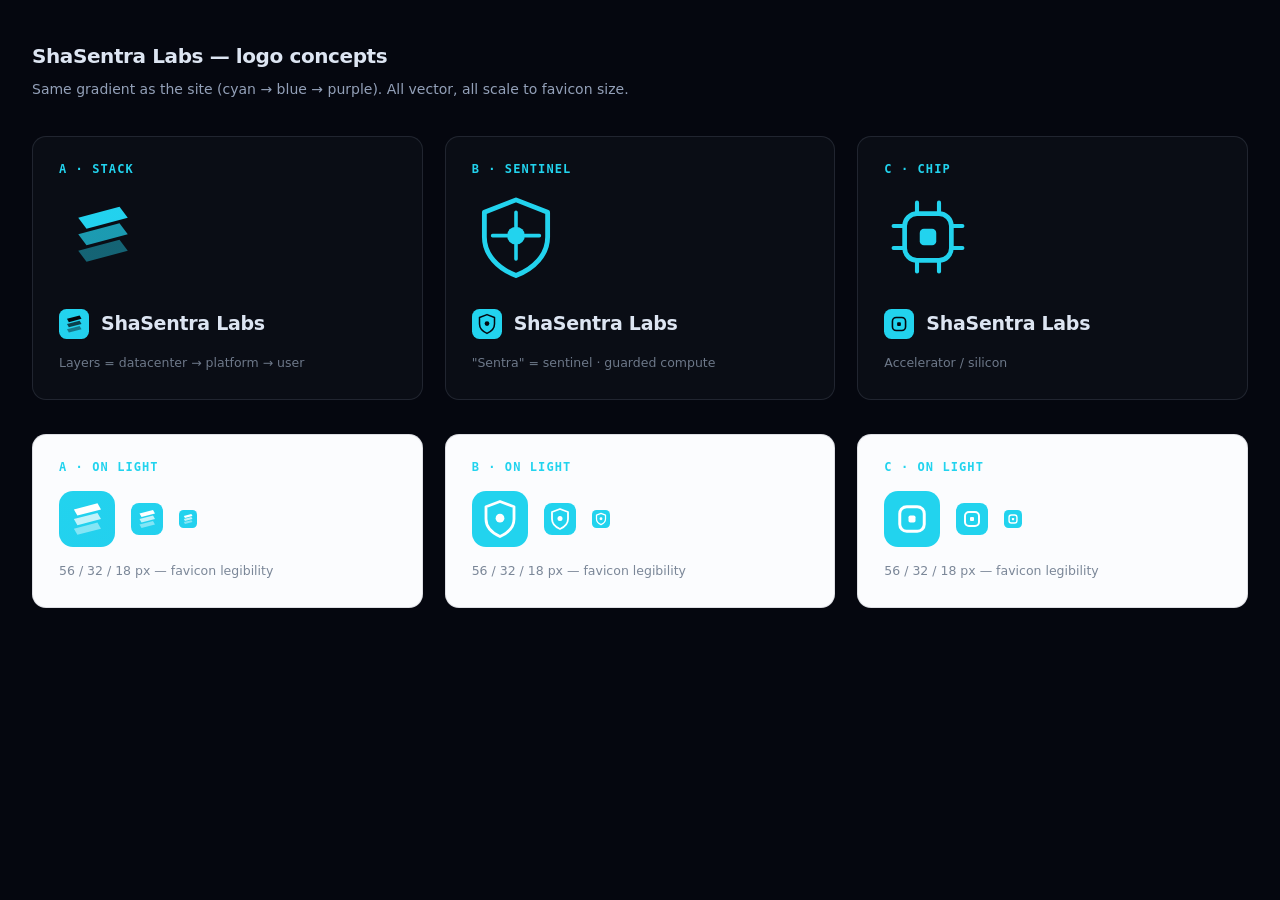
==== logo-preview.html @ d193c5eb "Temp: logo concept preview (unlinked, robots-excluded)" ====
<!doctype html>
<html lang="en"><head><meta charset="utf-8">
<title>ShaSentra Labs — logo concepts</title>
<style>
  body{margin:0;background:#05070f;color:#dde5f2;
    font:15px/1.6 ui-sans-serif,system-ui,-apple-system,"Segoe UI",Inter,sans-serif;padding:40px 32px}
  h1{font-size:20px;font-weight:650;letter-spacing:-.02em;margin:0 0 6px}
  .note{color:#93a0b8;font-size:14px;margin:0 0 36px}
  .row{display:grid;grid-template-columns:repeat(3,1fr);gap:22px;margin-bottom:34px}
  .cell{border:1px solid rgba(148,163,184,.16);border-radius:14px;padding:26px;background:rgba(148,163,184,.04)}
  .cap{font:600 12px/1 ui-monospace,Menlo,monospace;letter-spacing:.09em;color:#22d3ee;margin-bottom:18px}
  .mono{color:#6d7889;font-size:12.5px;margin-top:14px}
  .lockup{display:flex;align-items:center;gap:12px;margin-top:20px;
    font-weight:660;letter-spacing:-.015em;font-size:19px}
  .light{background:#fbfcfe;color:#0b1220;border-color:rgba(15,23,42,.12)}
  .light .mono{color:#7b8798}
  .sizes{display:flex;align-items:center;gap:16px;margin-top:18px}
</style></head>
<body>
<h1>ShaSentra Labs — logo concepts</h1>
<p class="note">Same gradient as the site (cyan → blue → purple). All vector, all scale to favicon size.</p>

<div class="row">

  <!-- A: layered stack S -->
  <div class="cell">
    <div class="cap">A · STACK</div>
    <svg width="88" height="88" viewBox="0 0 64 64" fill="none">
      <defs><linearGradient id="gA" x1="0" y1="0" x2="64" y2="64">
        <stop offset="0" stop-color="#22d3ee"/><stop offset=".45" stop-color="#3b82f6"/><stop offset="1" stop-color="#a855f7"/>
      </linearGradient></defs>
      <path d="M14 18 L44 10 L50 18 L20 26 Z" fill="url(#gA)"/>
      <path d="M14 30 L44 22 L50 30 L20 38 Z" fill="url(#gA)" opacity=".72"/>
      <path d="M14 42 L44 34 L50 42 L20 50 Z" fill="url(#gA)" opacity=".44"/>
    </svg>
    <div class="lockup">
      <svg width="30" height="30" viewBox="0 0 64 64"><rect width="64" height="64" rx="16" fill="url(#gA)"/>
        <path d="M17 21 L44 14 L48 21 L21 28 Z" fill="#04070e"/>
        <path d="M17 32 L44 25 L48 32 L21 39 Z" fill="#04070e" opacity=".72"/>
        <path d="M17 43 L44 36 L48 43 L21 50 Z" fill="#04070e" opacity=".44"/></svg>
      ShaSentra Labs
    </div>
    <div class="mono">Layers = datacenter → platform → user</div>
  </div>

  <!-- B: sentinel shield -->
  <div class="cell">
    <div class="cap">B · SENTINEL</div>
    <svg width="88" height="88" viewBox="0 0 64 64" fill="none">
      <defs><linearGradient id="gB" x1="8" y1="4" x2="56" y2="60">
        <stop offset="0" stop-color="#22d3ee"/><stop offset=".45" stop-color="#3b82f6"/><stop offset="1" stop-color="#a855f7"/>
      </linearGradient></defs>
      <path d="M32 5 L55 14 V32 C55 45 45 55 32 60 C19 55 9 45 9 32 V14 Z"
            stroke="url(#gB)" stroke-width="3.5" fill="none" stroke-linejoin="round"/>
      <circle cx="32" cy="31" r="6.5" fill="url(#gB)"/>
      <path d="M32 24.5 V14 M32 37.5 V48 M25.5 31 H15 M38.5 31 H49"
            stroke="url(#gB)" stroke-width="2.6" stroke-linecap="round"/>
    </svg>
    <div class="lockup">
      <svg width="30" height="30" viewBox="0 0 64 64"><rect width="64" height="64" rx="16" fill="url(#gB)"/>
        <path d="M32 12 L48 18 V32 C48 41 41 48 32 52 C23 48 16 41 16 32 V18 Z"
              stroke="#04070e" stroke-width="3.2" fill="none" stroke-linejoin="round"/>
        <circle cx="32" cy="31" r="5" fill="#04070e"/></svg>
      ShaSentra Labs
    </div>
    <div class="mono">"Sentra" = sentinel · guarded compute</div>
  </div>

  <!-- C: chip monogram -->
  <div class="cell">
    <div class="cap">C · CHIP</div>
    <svg width="88" height="88" viewBox="0 0 64 64" fill="none">
      <defs><linearGradient id="gC" x1="10" y1="10" x2="54" y2="54">
        <stop offset="0" stop-color="#22d3ee"/><stop offset=".45" stop-color="#3b82f6"/><stop offset="1" stop-color="#a855f7"/>
      </linearGradient></defs>
      <rect x="15" y="15" width="34" height="34" rx="9" stroke="url(#gC)" stroke-width="3.4" fill="none"/>
      <rect x="26" y="26" width="12" height="12" rx="3" fill="url(#gC)"/>
      <path d="M24 15 V7 M40 15 V7 M24 49 V57 M40 49 V57 M15 24 H7 M15 40 H7 M49 24 H57 M49 40 H57"
            stroke="url(#gC)" stroke-width="3" stroke-linecap="round"/>
    </svg>
    <div class="lockup">
      <svg width="30" height="30" viewBox="0 0 64 64"><rect width="64" height="64" rx="16" fill="url(#gC)"/>
        <rect x="18" y="18" width="28" height="28" rx="8" stroke="#04070e" stroke-width="3.4" fill="none"/>
        <rect x="28" y="28" width="8" height="8" rx="2" fill="#04070e"/></svg>
      ShaSentra Labs
    </div>
    <div class="mono">Accelerator / silicon</div>
  </div>
</div>

<div class="row">
  <!-- light-mode checks -->
  <div class="cell light">
    <div class="cap">A · ON LIGHT</div>
    <div class="sizes">
      <svg width="56" height="56" viewBox="0 0 64 64"><rect width="64" height="64" rx="16" fill="url(#gA)"/>
        <path d="M17 21 L44 14 L48 21 L21 28 Z" fill="#fff"/>
        <path d="M17 32 L44 25 L48 32 L21 39 Z" fill="#fff" opacity=".72"/>
        <path d="M17 43 L44 36 L48 43 L21 50 Z" fill="#fff" opacity=".44"/></svg>
      <svg width="32" height="32" viewBox="0 0 64 64"><rect width="64" height="64" rx="16" fill="url(#gA)"/>
        <path d="M17 21 L44 14 L48 21 L21 28 Z" fill="#fff"/>
        <path d="M17 32 L44 25 L48 32 L21 39 Z" fill="#fff" opacity=".72"/>
        <path d="M17 43 L44 36 L48 43 L21 50 Z" fill="#fff" opacity=".44"/></svg>
      <svg width="18" height="18" viewBox="0 0 64 64"><rect width="64" height="64" rx="16" fill="url(#gA)"/>
        <path d="M17 21 L44 14 L48 21 L21 28 Z" fill="#fff"/>
        <path d="M17 32 L44 25 L48 32 L21 39 Z" fill="#fff" opacity=".72"/>
        <path d="M17 43 L44 36 L48 43 L21 50 Z" fill="#fff" opacity=".44"/></svg>
    </div>
    <div class="mono">56 / 32 / 18 px — favicon legibility</div>
  </div>

  <div class="cell light">
    <div class="cap">B · ON LIGHT</div>
    <div class="sizes">
      <svg width="56" height="56" viewBox="0 0 64 64"><rect width="64" height="64" rx="16" fill="url(#gB)"/>
        <path d="M32 12 L48 18 V32 C48 41 41 48 32 52 C23 48 16 41 16 32 V18 Z" stroke="#fff" stroke-width="3.2" fill="none" stroke-linejoin="round"/>
        <circle cx="32" cy="31" r="5" fill="#fff"/></svg>
      <svg width="32" height="32" viewBox="0 0 64 64"><rect width="64" height="64" rx="16" fill="url(#gB)"/>
        <path d="M32 12 L48 18 V32 C48 41 41 48 32 52 C23 48 16 41 16 32 V18 Z" stroke="#fff" stroke-width="3.6" fill="none" stroke-linejoin="round"/>
        <circle cx="32" cy="31" r="5" fill="#fff"/></svg>
      <svg width="18" height="18" viewBox="0 0 64 64"><rect width="64" height="64" rx="16" fill="url(#gB)"/>
        <path d="M32 12 L48 18 V32 C48 41 41 48 32 52 C23 48 16 41 16 32 V18 Z" stroke="#fff" stroke-width="4.4" fill="none" stroke-linejoin="round"/>
        <circle cx="32" cy="31" r="5" fill="#fff"/></svg>
    </div>
    <div class="mono">56 / 32 / 18 px — favicon legibility</div>
  </div>

  <div class="cell light">
    <div class="cap">C · ON LIGHT</div>
    <div class="sizes">
      <svg width="56" height="56" viewBox="0 0 64 64"><rect width="64" height="64" rx="16" fill="url(#gC)"/>
        <rect x="18" y="18" width="28" height="28" rx="8" stroke="#fff" stroke-width="3.4" fill="none"/>
        <rect x="28" y="28" width="8" height="8" rx="2" fill="#fff"/></svg>
      <svg width="32" height="32" viewBox="0 0 64 64"><rect width="64" height="64" rx="16" fill="url(#gC)"/>
        <rect x="18" y="18" width="28" height="28" rx="8" stroke="#fff" stroke-width="4" fill="none"/>
        <rect x="28" y="28" width="8" height="8" rx="2" fill="#fff"/></svg>
      <svg width="18" height="18" viewBox="0 0 64 64"><rect width="64" height="64" rx="16" fill="url(#gC)"/>
        <rect x="18" y="18" width="28" height="28" rx="8" stroke="#fff" stroke-width="5" fill="none"/>
        <rect x="28" y="28" width="8" height="8" rx="2" fill="#fff"/></svg>
    </div>
    <div class="mono">56 / 32 / 18 px — favicon legibility</div>
  </div>
</div>

</body></html>
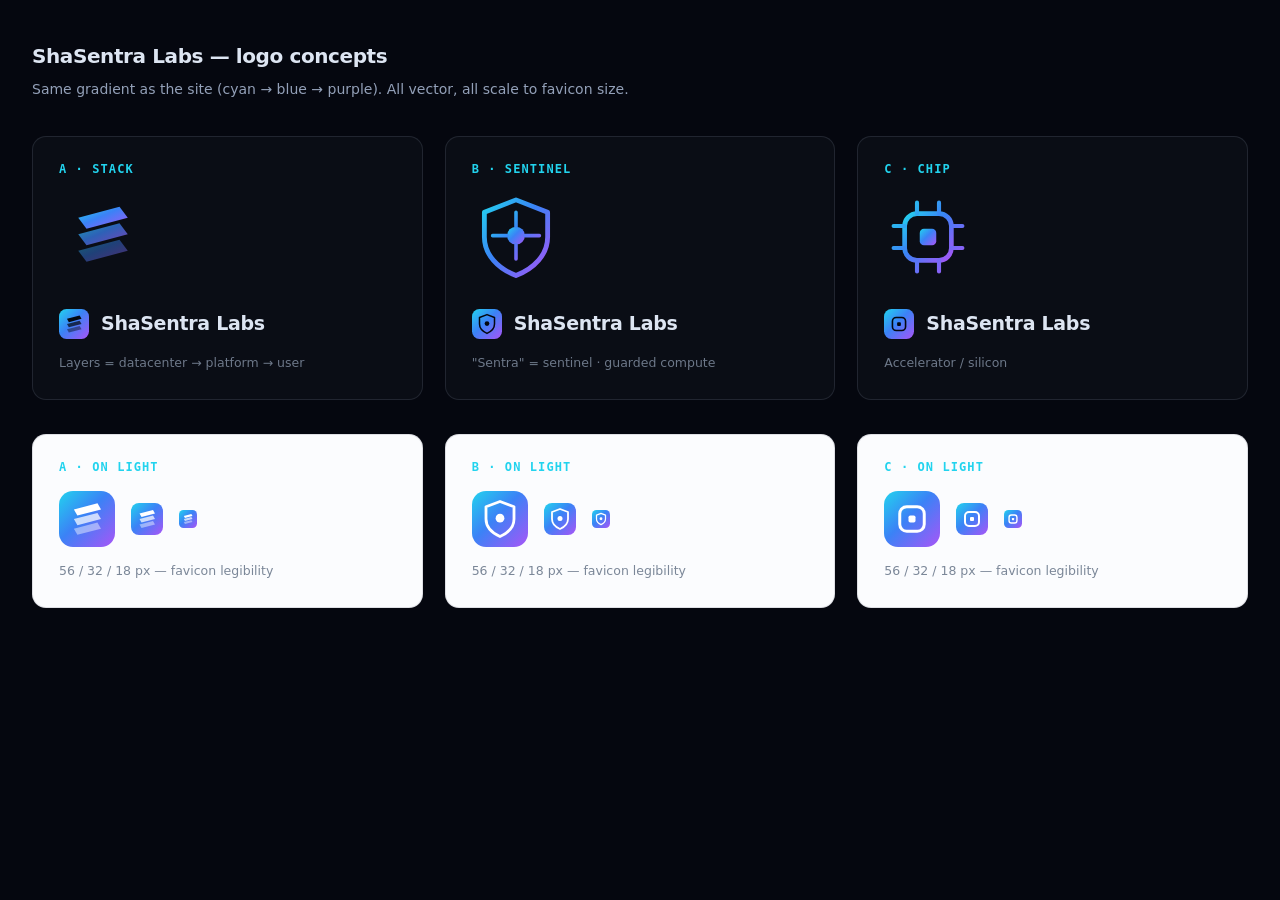
==== commit 232cf3c6: "Fix logo preview gradients (shared defs)" ====
--- a/logo-preview.html
+++ b/logo-preview.html
@@ -17,6 +17,18 @@
   .sizes{display:flex;align-items:center;gap:16px;margin-top:18px}
 </style></head>
 <body>
+<svg width="0" height="0" style="position:absolute" aria-hidden="true"><defs>
+  <linearGradient id="gA" x1="0" y1="0" x2="1" y2="1">
+    <stop offset="0" stop-color="#22d3ee"/><stop offset=".45" stop-color="#3b82f6"/><stop offset="1" stop-color="#a855f7"/>
+  </linearGradient>
+  <linearGradient id="gB" x1="0" y1="0" x2="1" y2="1">
+    <stop offset="0" stop-color="#22d3ee"/><stop offset=".45" stop-color="#3b82f6"/><stop offset="1" stop-color="#a855f7"/>
+  </linearGradient>
+  <linearGradient id="gC" x1="0" y1="0" x2="1" y2="1">
+    <stop offset="0" stop-color="#22d3ee"/><stop offset=".45" stop-color="#3b82f6"/><stop offset="1" stop-color="#a855f7"/>
+  </linearGradient>
+</defs></svg>
+
 <h1>ShaSentra Labs — logo concepts</h1>
 <p class="note">Same gradient as the site (cyan → blue → purple). All vector, all scale to favicon size.</p>
 
@@ -26,9 +38,7 @@
   <div class="cell">
     <div class="cap">A · STACK</div>
     <svg width="88" height="88" viewBox="0 0 64 64" fill="none">
-      <defs><linearGradient id="gA" x1="0" y1="0" x2="64" y2="64">
-        <stop offset="0" stop-color="#22d3ee"/><stop offset=".45" stop-color="#3b82f6"/><stop offset="1" stop-color="#a855f7"/>
-      </linearGradient></defs>
+      
       <path d="M14 18 L44 10 L50 18 L20 26 Z" fill="url(#gA)"/>
       <path d="M14 30 L44 22 L50 30 L20 38 Z" fill="url(#gA)" opacity=".72"/>
       <path d="M14 42 L44 34 L50 42 L20 50 Z" fill="url(#gA)" opacity=".44"/>
@@ -47,9 +57,7 @@
   <div class="cell">
     <div class="cap">B · SENTINEL</div>
     <svg width="88" height="88" viewBox="0 0 64 64" fill="none">
-      <defs><linearGradient id="gB" x1="8" y1="4" x2="56" y2="60">
-        <stop offset="0" stop-color="#22d3ee"/><stop offset=".45" stop-color="#3b82f6"/><stop offset="1" stop-color="#a855f7"/>
-      </linearGradient></defs>
+      
       <path d="M32 5 L55 14 V32 C55 45 45 55 32 60 C19 55 9 45 9 32 V14 Z"
             stroke="url(#gB)" stroke-width="3.5" fill="none" stroke-linejoin="round"/>
       <circle cx="32" cy="31" r="6.5" fill="url(#gB)"/>
@@ -70,9 +78,7 @@
   <div class="cell">
     <div class="cap">C · CHIP</div>
     <svg width="88" height="88" viewBox="0 0 64 64" fill="none">
-      <defs><linearGradient id="gC" x1="10" y1="10" x2="54" y2="54">
-        <stop offset="0" stop-color="#22d3ee"/><stop offset=".45" stop-color="#3b82f6"/><stop offset="1" stop-color="#a855f7"/>
-      </linearGradient></defs>
+      
       <rect x="15" y="15" width="34" height="34" rx="9" stroke="url(#gC)" stroke-width="3.4" fill="none"/>
       <rect x="26" y="26" width="12" height="12" rx="3" fill="url(#gC)"/>
       <path d="M24 15 V7 M40 15 V7 M24 49 V57 M40 49 V57 M15 24 H7 M15 40 H7 M49 24 H57 M49 40 H57"
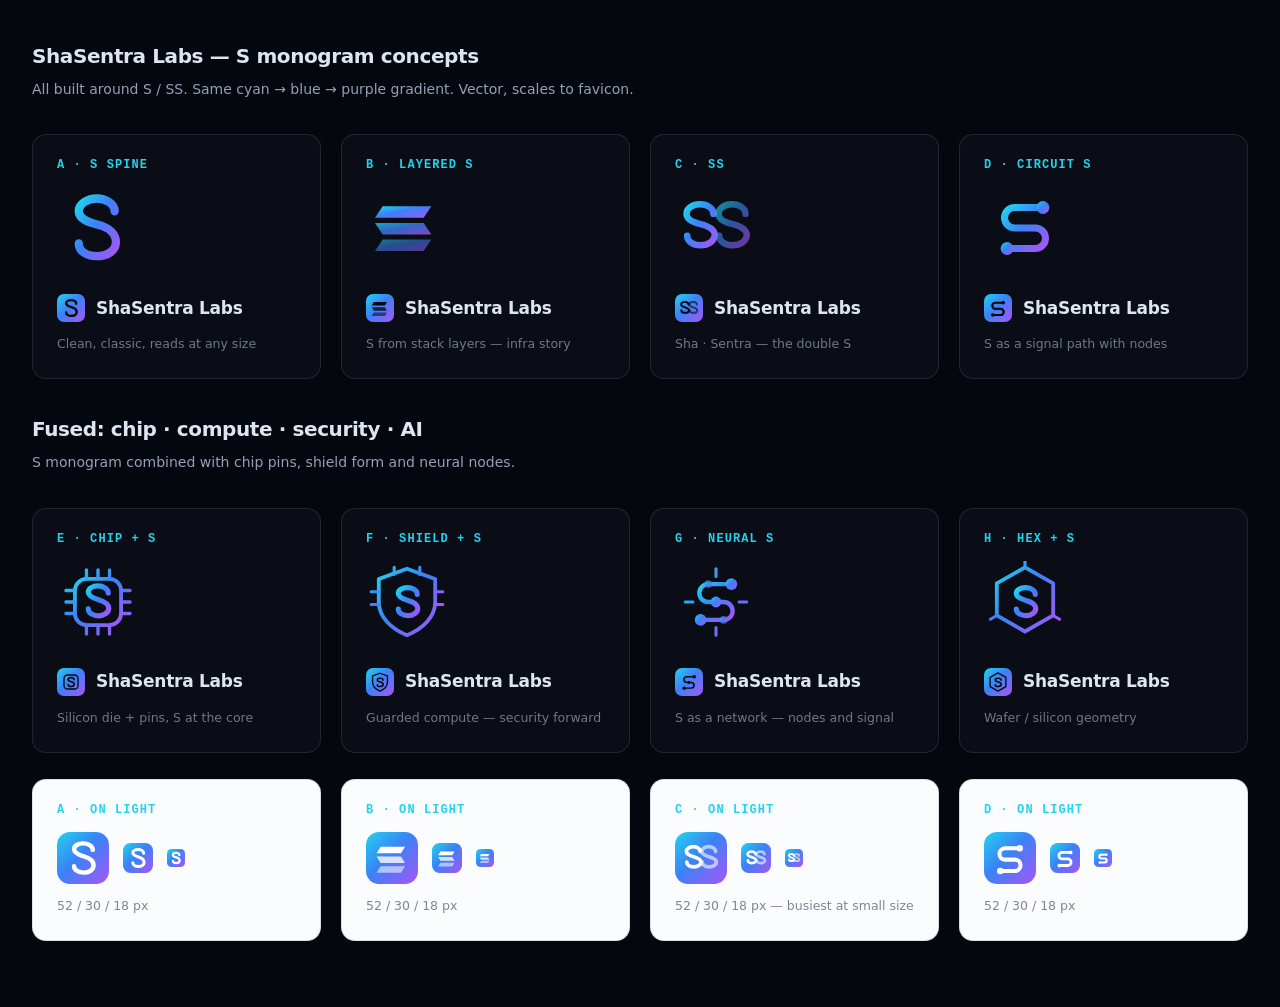
==== commit 16708e68: "Logo concepts: S monograms plus chip/security/AI fusions" ====
--- a/logo-preview.html
+++ b/logo-preview.html
@@ -1,150 +1,257 @@
 <!doctype html>
 <html lang="en"><head><meta charset="utf-8">
-<title>ShaSentra Labs — logo concepts</title>
+<title>ShaSentra Labs — S monogram concepts</title>
 <style>
   body{margin:0;background:#05070f;color:#dde5f2;
     font:15px/1.6 ui-sans-serif,system-ui,-apple-system,"Segoe UI",Inter,sans-serif;padding:40px 32px}
   h1{font-size:20px;font-weight:650;letter-spacing:-.02em;margin:0 0 6px}
-  .note{color:#93a0b8;font-size:14px;margin:0 0 36px}
-  .row{display:grid;grid-template-columns:repeat(3,1fr);gap:22px;margin-bottom:34px}
-  .cell{border:1px solid rgba(148,163,184,.16);border-radius:14px;padding:26px;background:rgba(148,163,184,.04)}
-  .cap{font:600 12px/1 ui-monospace,Menlo,monospace;letter-spacing:.09em;color:#22d3ee;margin-bottom:18px}
-  .mono{color:#6d7889;font-size:12.5px;margin-top:14px}
-  .lockup{display:flex;align-items:center;gap:12px;margin-top:20px;
-    font-weight:660;letter-spacing:-.015em;font-size:19px}
+  .note{color:#93a0b8;font-size:14px;margin:0 0 34px}
+  .row{display:grid;grid-template-columns:repeat(4,1fr);gap:20px;margin-bottom:26px}
+  .cell{border:1px solid rgba(148,163,184,.16);border-radius:14px;padding:24px;background:rgba(148,163,184,.04)}
+  .cap{font:600 12px/1 ui-monospace,Menlo,monospace;letter-spacing:.09em;color:#22d3ee;margin-bottom:16px}
+  .mono{color:#6d7889;font-size:12.5px;margin-top:12px}
+  .lockup{display:flex;align-items:center;gap:11px;margin-top:18px;
+    font-weight:660;letter-spacing:-.015em;font-size:17px}
   .light{background:#fbfcfe;color:#0b1220;border-color:rgba(15,23,42,.12)}
   .light .mono{color:#7b8798}
-  .sizes{display:flex;align-items:center;gap:16px;margin-top:18px}
+  .sizes{display:flex;align-items:center;gap:14px;margin-top:14px}
 </style></head>
 <body>
+
 <svg width="0" height="0" style="position:absolute" aria-hidden="true"><defs>
-  <linearGradient id="gA" x1="0" y1="0" x2="1" y2="1">
-    <stop offset="0" stop-color="#22d3ee"/><stop offset=".45" stop-color="#3b82f6"/><stop offset="1" stop-color="#a855f7"/>
-  </linearGradient>
-  <linearGradient id="gB" x1="0" y1="0" x2="1" y2="1">
-    <stop offset="0" stop-color="#22d3ee"/><stop offset=".45" stop-color="#3b82f6"/><stop offset="1" stop-color="#a855f7"/>
-  </linearGradient>
-  <linearGradient id="gC" x1="0" y1="0" x2="1" y2="1">
+  <linearGradient id="g" x1="0" y1="0" x2="1" y2="1">
     <stop offset="0" stop-color="#22d3ee"/><stop offset=".45" stop-color="#3b82f6"/><stop offset="1" stop-color="#a855f7"/>
   </linearGradient>
 </defs></svg>
 
-<h1>ShaSentra Labs — logo concepts</h1>
-<p class="note">Same gradient as the site (cyan → blue → purple). All vector, all scale to favicon size.</p>
+<h1>ShaSentra Labs — S monogram concepts</h1>
+<p class="note">All built around S / SS. Same cyan → blue → purple gradient. Vector, scales to favicon.</p>
 
 <div class="row">
 
-  <!-- A: layered stack S -->
-  <div class="cell">
-    <div class="cap">A · STACK</div>
-    <svg width="88" height="88" viewBox="0 0 64 64" fill="none">
-      
-      <path d="M14 18 L44 10 L50 18 L20 26 Z" fill="url(#gA)"/>
-      <path d="M14 30 L44 22 L50 30 L20 38 Z" fill="url(#gA)" opacity=".72"/>
-      <path d="M14 42 L44 34 L50 42 L20 50 Z" fill="url(#gA)" opacity=".44"/>
-    </svg>
-    <div class="lockup">
-      <svg width="30" height="30" viewBox="0 0 64 64"><rect width="64" height="64" rx="16" fill="url(#gA)"/>
-        <path d="M17 21 L44 14 L48 21 L21 28 Z" fill="#04070e"/>
-        <path d="M17 32 L44 25 L48 32 L21 39 Z" fill="#04070e" opacity=".72"/>
-        <path d="M17 43 L44 36 L48 43 L21 50 Z" fill="#04070e" opacity=".44"/></svg>
-      ShaSentra Labs
-    </div>
-    <div class="mono">Layers = datacenter → platform → user</div>
-  </div>
-
-  <!-- B: sentinel shield -->
-  <div class="cell">
-    <div class="cap">B · SENTINEL</div>
-    <svg width="88" height="88" viewBox="0 0 64 64" fill="none">
-      
-      <path d="M32 5 L55 14 V32 C55 45 45 55 32 60 C19 55 9 45 9 32 V14 Z"
-            stroke="url(#gB)" stroke-width="3.5" fill="none" stroke-linejoin="round"/>
-      <circle cx="32" cy="31" r="6.5" fill="url(#gB)"/>
-      <path d="M32 24.5 V14 M32 37.5 V48 M25.5 31 H15 M38.5 31 H49"
-            stroke="url(#gB)" stroke-width="2.6" stroke-linecap="round"/>
-    </svg>
-    <div class="lockup">
-      <svg width="30" height="30" viewBox="0 0 64 64"><rect width="64" height="64" rx="16" fill="url(#gB)"/>
-        <path d="M32 12 L48 18 V32 C48 41 41 48 32 52 C23 48 16 41 16 32 V18 Z"
-              stroke="#04070e" stroke-width="3.2" fill="none" stroke-linejoin="round"/>
-        <circle cx="32" cy="31" r="5" fill="#04070e"/></svg>
-      ShaSentra Labs
-    </div>
-    <div class="mono">"Sentra" = sentinel · guarded compute</div>
-  </div>
-
-  <!-- C: chip monogram -->
-  <div class="cell">
-    <div class="cap">C · CHIP</div>
-    <svg width="88" height="88" viewBox="0 0 64 64" fill="none">
-      
-      <rect x="15" y="15" width="34" height="34" rx="9" stroke="url(#gC)" stroke-width="3.4" fill="none"/>
-      <rect x="26" y="26" width="12" height="12" rx="3" fill="url(#gC)"/>
-      <path d="M24 15 V7 M40 15 V7 M24 49 V57 M40 49 V57 M15 24 H7 M15 40 H7 M49 24 H57 M49 40 H57"
-            stroke="url(#gC)" stroke-width="3" stroke-linecap="round"/>
-    </svg>
-    <div class="lockup">
-      <svg width="30" height="30" viewBox="0 0 64 64"><rect width="64" height="64" rx="16" fill="url(#gC)"/>
-        <rect x="18" y="18" width="28" height="28" rx="8" stroke="#04070e" stroke-width="3.4" fill="none"/>
-        <rect x="28" y="28" width="8" height="8" rx="2" fill="#04070e"/></svg>
-      ShaSentra Labs
-    </div>
-    <div class="mono">Accelerator / silicon</div>
+  <!-- A: curved S spine -->
+  <div class="cell">
+    <div class="cap">A · S SPINE</div>
+    <svg width="82" height="82" viewBox="0 0 64 64" fill="none">
+      <path d="M45 19c0-6-7-10-14-10S17 13 17 19s7 8.5 15 10.5S46 36 46 43s-7 11-15 11-14-4-14-10"
+            stroke="url(#g)" stroke-width="6.5" stroke-linecap="round" fill="none"/>
+    </svg>
+    <div class="lockup">
+      <svg width="28" height="28" viewBox="0 0 64 64"><rect width="64" height="64" rx="16" fill="url(#g)"/>
+        <path d="M44 22c0-5-6-8-12-8s-11 3-11 7 5 7 12 9 12 5 12 11-6 9-12 9-12-3-12-8"
+              stroke="#04070e" stroke-width="5.5" stroke-linecap="round" fill="none"/></svg>
+      ShaSentra Labs
+    </div>
+    <div class="mono">Clean, classic, reads at any size</div>
+  </div>
+
+  <!-- B: layered S -->
+  <div class="cell">
+    <div class="cap">B · LAYERED S</div>
+    <svg width="82" height="82" viewBox="0 0 64 64" fill="none">
+      <path d="M13 15 L51 15 L45 24 L7 24 Z" fill="url(#g)"/>
+      <path d="M7 28 L45 28 L51 37 L13 37 Z" fill="url(#g)" opacity=".78"/>
+      <path d="M13 41 L51 41 L45 50 L7 50 Z" fill="url(#g)" opacity=".55"/>
+    </svg>
+    <div class="lockup">
+      <svg width="28" height="28" viewBox="0 0 64 64"><rect width="64" height="64" rx="16" fill="url(#g)"/>
+        <path d="M18 18 L48 18 L43 26 L13 26 Z" fill="#04070e"/>
+        <path d="M13 30 L43 30 L48 38 L18 38 Z" fill="#04070e" opacity=".78"/>
+        <path d="M18 42 L48 42 L43 50 L13 50 Z" fill="#04070e" opacity=".55"/></svg>
+      ShaSentra Labs
+    </div>
+    <div class="mono">S from stack layers — infra story</div>
+  </div>
+
+  <!-- C: SS interlock -->
+  <div class="cell">
+    <div class="cap">C · SS</div>
+    <svg width="82" height="82" viewBox="0 0 64 64" fill="none">
+      <path d="M30 21c0-4.5-5-7.5-10.5-7.5S9 16.5 9 21s5 6.5 11 8 11 4 11 8.5-5 8-11 8-10.5-3-10.5-7.5"
+            stroke="url(#g)" stroke-width="5" stroke-linecap="round" fill="none"/>
+      <path d="M55 21c0-4.5-5-7.5-10.5-7.5S34 16.5 34 21s5 6.5 11 8 11 4 11 8.5-5 8-11 8-10.5-3-10.5-7.5"
+            stroke="url(#g)" stroke-width="5" stroke-linecap="round" fill="none" opacity=".62"/>
+    </svg>
+    <div class="lockup">
+      <svg width="28" height="28" viewBox="0 0 64 64"><rect width="64" height="64" rx="16" fill="url(#g)"/>
+        <path d="M31 24c0-3.5-4-6-8.5-6S14 20.5 14 24s4 5 9 6.5 9 3 9 6.5-4 6-9 6-8.5-2.5-8.5-6"
+              stroke="#04070e" stroke-width="4.5" stroke-linecap="round" fill="none"/>
+        <path d="M50 24c0-3.5-4-6-8.5-6S33 20.5 33 24s4 5 9 6.5 9 3 9 6.5-4 6-9 6-8.5-2.5-8.5-6"
+              stroke="#04070e" stroke-width="4.5" stroke-linecap="round" fill="none" opacity=".6"/></svg>
+      ShaSentra Labs
+    </div>
+    <div class="mono">Sha · Sentra — the double S</div>
+  </div>
+
+  <!-- D: circuit S -->
+  <div class="cell">
+    <div class="cap">D · CIRCUIT S</div>
+    <svg width="82" height="82" viewBox="0 0 64 64" fill="none">
+      <path d="M46 16 H24 a8 8 0 0 0 0 16 h16 a8 8 0 0 1 0 16 H18"
+            stroke="url(#g)" stroke-width="5.5" stroke-linecap="round" stroke-linejoin="round" fill="none"/>
+      <circle cx="46" cy="16" r="5" fill="url(#g)"/>
+      <circle cx="18" cy="48" r="5" fill="url(#g)"/>
+    </svg>
+    <div class="lockup">
+      <svg width="28" height="28" viewBox="0 0 64 64"><rect width="64" height="64" rx="16" fill="url(#g)"/>
+        <path d="M44 20 H26 a7 7 0 0 0 0 14 h12 a7 7 0 0 1 0 14 H20"
+              stroke="#04070e" stroke-width="5" stroke-linecap="round" stroke-linejoin="round" fill="none"/>
+        <circle cx="44" cy="20" r="4" fill="#04070e"/><circle cx="20" cy="48" r="4" fill="#04070e"/></svg>
+      ShaSentra Labs
+    </div>
+    <div class="mono">S as a signal path with nodes</div>
   </div>
 </div>
 
+<h1 style="margin-top:34px">Fused: chip · compute · security · AI</h1>
+<p class="note">S monogram combined with chip pins, shield form and neural nodes.</p>
+
 <div class="row">
-  <!-- light-mode checks -->
+
+  <!-- E: S in chip die -->
+  <div class="cell">
+    <div class="cap">E · CHIP + S</div>
+    <svg width="82" height="82" viewBox="0 0 64 64" fill="none">
+      <rect x="14" y="14" width="36" height="36" rx="9" stroke="url(#g)" stroke-width="3" fill="none"/>
+      <path d="M40 25c0-3.4-4-5.6-8-5.6s-7.6 2-7.6 4.8 3.4 4.6 8 6 8 3.2 8 6.6-4 6-8 6-8-2.2-8-5.4"
+            stroke="url(#g)" stroke-width="4" stroke-linecap="round" fill="none"/>
+      <path d="M23 14V7M32 14V7M41 14V7M23 50v7M32 50v7M41 50v7M14 23H7M14 32H7M14 41H7M50 23h7M50 32h7M50 41h7"
+            stroke="url(#g)" stroke-width="2.6" stroke-linecap="round"/>
+    </svg>
+    <div class="lockup">
+      <svg width="28" height="28" viewBox="0 0 64 64"><rect width="64" height="64" rx="16" fill="url(#g)"/>
+        <rect x="16" y="16" width="32" height="32" rx="8" stroke="#04070e" stroke-width="3" fill="none"/>
+        <path d="M39 27c0-3-3.4-5-7-5s-6.6 1.8-6.6 4.2 3 4 7 5.2 7 2.8 7 5.8-3.4 5.2-7 5.2-7-2-7-4.6"
+              stroke="#04070e" stroke-width="3.6" stroke-linecap="round" fill="none"/></svg>
+      ShaSentra Labs
+    </div>
+    <div class="mono">Silicon die + pins, S at the core</div>
+  </div>
+
+  <!-- F: shield + chip + S -->
+  <div class="cell">
+    <div class="cap">F · SHIELD + S</div>
+    <svg width="82" height="82" viewBox="0 0 64 64" fill="none">
+      <path d="M32 6 L54 14 V32 C54 44 44 53 32 58 C20 53 10 44 10 32 V14 Z"
+            stroke="url(#g)" stroke-width="3" fill="none" stroke-linejoin="round"/>
+      <path d="M40 26c0-3.2-3.8-5.2-7.6-5.2s-7.2 1.8-7.2 4.4 3.2 4.4 7.6 5.6 7.6 3 7.6 6.2-3.8 5.6-7.6 5.6-7.6-2-7.6-5"
+            stroke="url(#g)" stroke-width="4" stroke-linecap="round" fill="none"/>
+      <path d="M22 10.5V5M42 10.5V5M10 24H4M10 34H4M54 24h6M54 34h6"
+            stroke="url(#g)" stroke-width="2.4" stroke-linecap="round"/>
+    </svg>
+    <div class="lockup">
+      <svg width="28" height="28" viewBox="0 0 64 64"><rect width="64" height="64" rx="16" fill="url(#g)"/>
+        <path d="M32 12 L49 18 V32 C49 42 41 49 32 53 C23 49 15 42 15 32 V18 Z"
+              stroke="#04070e" stroke-width="3" fill="none" stroke-linejoin="round"/>
+        <path d="M39 28c0-2.8-3.2-4.6-6.8-4.6s-6.4 1.6-6.4 3.8 2.8 3.8 6.8 4.8 6.8 2.6 6.8 5.4-3.2 5-6.8 5-6.8-1.8-6.8-4.4"
+              stroke="#04070e" stroke-width="3.4" stroke-linecap="round" fill="none"/></svg>
+      ShaSentra Labs
+    </div>
+    <div class="mono">Guarded compute — security forward</div>
+  </div>
+
+  <!-- G: neural S -->
+  <div class="cell">
+    <div class="cap">G · NEURAL S</div>
+    <svg width="82" height="82" viewBox="0 0 64 64" fill="none">
+      <path d="M44 18 H26 a7 7 0 0 0 0 14 h12 a7 7 0 0 1 0 14 H20"
+            stroke="url(#g)" stroke-width="3.4" stroke-linecap="round" stroke-linejoin="round" fill="none"/>
+      <circle cx="44" cy="18" r="4.6" fill="url(#g)"/>
+      <circle cx="32" cy="32" r="4.2" fill="url(#g)"/>
+      <circle cx="20" cy="46" r="4.6" fill="url(#g)"/>
+      <circle cx="26" cy="18" r="3" fill="url(#g)" opacity=".7"/>
+      <circle cx="38" cy="46" r="3" fill="url(#g)" opacity=".7"/>
+      <path d="M32 6v6M32 52v6M8 32h6M50 32h6" stroke="url(#g)" stroke-width="2.4" stroke-linecap="round"/>
+    </svg>
+    <div class="lockup">
+      <svg width="28" height="28" viewBox="0 0 64 64"><rect width="64" height="64" rx="16" fill="url(#g)"/>
+        <path d="M44 20 H27 a6.5 6.5 0 0 0 0 13 h10 a6.5 6.5 0 0 1 0 13 H21"
+              stroke="#04070e" stroke-width="3.4" stroke-linecap="round" stroke-linejoin="round" fill="none"/>
+        <circle cx="44" cy="20" r="4" fill="#04070e"/><circle cx="32" cy="33" r="3.4" fill="#04070e"/>
+        <circle cx="21" cy="46" r="4" fill="#04070e"/></svg>
+      ShaSentra Labs
+    </div>
+    <div class="mono">S as a network — nodes and signal</div>
+  </div>
+
+  <!-- H: hex silicon + S -->
+  <div class="cell">
+    <div class="cap">H · HEX + S</div>
+    <svg width="82" height="82" viewBox="0 0 64 64" fill="none">
+      <path d="M32 5 L54 17.5 V42.5 L32 55 L10 42.5 V17.5 Z"
+            stroke="url(#g)" stroke-width="3" fill="none" stroke-linejoin="round"/>
+      <path d="M40 26c0-3.2-3.8-5.2-7.6-5.2s-7.2 1.8-7.2 4.4 3.2 4.4 7.6 5.6 7.6 3 7.6 6.2-3.8 5.6-7.6 5.6-7.6-2-7.6-5"
+            stroke="url(#g)" stroke-width="4" stroke-linecap="round" fill="none"/>
+      <path d="M32 5V0M10 42.5l-5 3M54 42.5l5 3" stroke="url(#g)" stroke-width="2.4" stroke-linecap="round"/>
+    </svg>
+    <div class="lockup">
+      <svg width="28" height="28" viewBox="0 0 64 64"><rect width="64" height="64" rx="16" fill="url(#g)"/>
+        <path d="M32 11 L50 21.5 V42.5 L32 53 L14 42.5 V21.5 Z" stroke="#04070e" stroke-width="3" fill="none" stroke-linejoin="round"/>
+        <path d="M39 28c0-2.8-3.2-4.6-6.8-4.6s-6.4 1.6-6.4 3.8 2.8 3.8 6.8 4.8 6.8 2.6 6.8 5.4-3.2 5-6.8 5-6.8-1.8-6.8-4.4"
+              stroke="#04070e" stroke-width="3.4" stroke-linecap="round" fill="none"/></svg>
+      ShaSentra Labs
+    </div>
+    <div class="mono">Wafer / silicon geometry</div>
+  </div>
+</div>
+
+<div class="row">
   <div class="cell light">
     <div class="cap">A · ON LIGHT</div>
     <div class="sizes">
-      <svg width="56" height="56" viewBox="0 0 64 64"><rect width="64" height="64" rx="16" fill="url(#gA)"/>
-        <path d="M17 21 L44 14 L48 21 L21 28 Z" fill="#fff"/>
-        <path d="M17 32 L44 25 L48 32 L21 39 Z" fill="#fff" opacity=".72"/>
-        <path d="M17 43 L44 36 L48 43 L21 50 Z" fill="#fff" opacity=".44"/></svg>
-      <svg width="32" height="32" viewBox="0 0 64 64"><rect width="64" height="64" rx="16" fill="url(#gA)"/>
-        <path d="M17 21 L44 14 L48 21 L21 28 Z" fill="#fff"/>
-        <path d="M17 32 L44 25 L48 32 L21 39 Z" fill="#fff" opacity=".72"/>
-        <path d="M17 43 L44 36 L48 43 L21 50 Z" fill="#fff" opacity=".44"/></svg>
-      <svg width="18" height="18" viewBox="0 0 64 64"><rect width="64" height="64" rx="16" fill="url(#gA)"/>
-        <path d="M17 21 L44 14 L48 21 L21 28 Z" fill="#fff"/>
-        <path d="M17 32 L44 25 L48 32 L21 39 Z" fill="#fff" opacity=".72"/>
-        <path d="M17 43 L44 36 L48 43 L21 50 Z" fill="#fff" opacity=".44"/></svg>
-    </div>
-    <div class="mono">56 / 32 / 18 px — favicon legibility</div>
+      <svg width="52" height="52" viewBox="0 0 64 64"><rect width="64" height="64" rx="16" fill="url(#g)"/>
+        <path d="M44 22c0-5-6-8-12-8s-11 3-11 7 5 7 12 9 12 5 12 11-6 9-12 9-12-3-12-8" stroke="#fff" stroke-width="5.5" stroke-linecap="round" fill="none"/></svg>
+      <svg width="30" height="30" viewBox="0 0 64 64"><rect width="64" height="64" rx="16" fill="url(#g)"/>
+        <path d="M44 22c0-5-6-8-12-8s-11 3-11 7 5 7 12 9 12 5 12 11-6 9-12 9-12-3-12-8" stroke="#fff" stroke-width="6.5" stroke-linecap="round" fill="none"/></svg>
+      <svg width="18" height="18" viewBox="0 0 64 64"><rect width="64" height="64" rx="16" fill="url(#g)"/>
+        <path d="M44 22c0-5-6-8-12-8s-11 3-11 7 5 7 12 9 12 5 12 11-6 9-12 9-12-3-12-8" stroke="#fff" stroke-width="8" stroke-linecap="round" fill="none"/></svg>
+    </div>
+    <div class="mono">52 / 30 / 18 px</div>
   </div>
 
   <div class="cell light">
     <div class="cap">B · ON LIGHT</div>
     <div class="sizes">
-      <svg width="56" height="56" viewBox="0 0 64 64"><rect width="64" height="64" rx="16" fill="url(#gB)"/>
-        <path d="M32 12 L48 18 V32 C48 41 41 48 32 52 C23 48 16 41 16 32 V18 Z" stroke="#fff" stroke-width="3.2" fill="none" stroke-linejoin="round"/>
-        <circle cx="32" cy="31" r="5" fill="#fff"/></svg>
-      <svg width="32" height="32" viewBox="0 0 64 64"><rect width="64" height="64" rx="16" fill="url(#gB)"/>
-        <path d="M32 12 L48 18 V32 C48 41 41 48 32 52 C23 48 16 41 16 32 V18 Z" stroke="#fff" stroke-width="3.6" fill="none" stroke-linejoin="round"/>
-        <circle cx="32" cy="31" r="5" fill="#fff"/></svg>
-      <svg width="18" height="18" viewBox="0 0 64 64"><rect width="64" height="64" rx="16" fill="url(#gB)"/>
-        <path d="M32 12 L48 18 V32 C48 41 41 48 32 52 C23 48 16 41 16 32 V18 Z" stroke="#fff" stroke-width="4.4" fill="none" stroke-linejoin="round"/>
-        <circle cx="32" cy="31" r="5" fill="#fff"/></svg>
-    </div>
-    <div class="mono">56 / 32 / 18 px — favicon legibility</div>
+      <svg width="52" height="52" viewBox="0 0 64 64"><rect width="64" height="64" rx="16" fill="url(#g)"/>
+        <path d="M18 18 L48 18 L43 26 L13 26 Z" fill="#fff"/><path d="M13 30 L43 30 L48 38 L18 38 Z" fill="#fff" opacity=".78"/><path d="M18 42 L48 42 L43 50 L13 50 Z" fill="#fff" opacity=".55"/></svg>
+      <svg width="30" height="30" viewBox="0 0 64 64"><rect width="64" height="64" rx="16" fill="url(#g)"/>
+        <path d="M18 18 L48 18 L43 26 L13 26 Z" fill="#fff"/><path d="M13 30 L43 30 L48 38 L18 38 Z" fill="#fff" opacity=".78"/><path d="M18 42 L48 42 L43 50 L13 50 Z" fill="#fff" opacity=".55"/></svg>
+      <svg width="18" height="18" viewBox="0 0 64 64"><rect width="64" height="64" rx="16" fill="url(#g)"/>
+        <path d="M18 18 L48 18 L43 26 L13 26 Z" fill="#fff"/><path d="M13 30 L43 30 L48 38 L18 38 Z" fill="#fff" opacity=".78"/><path d="M18 42 L48 42 L43 50 L13 50 Z" fill="#fff" opacity=".55"/></svg>
+    </div>
+    <div class="mono">52 / 30 / 18 px</div>
   </div>
 
   <div class="cell light">
     <div class="cap">C · ON LIGHT</div>
     <div class="sizes">
-      <svg width="56" height="56" viewBox="0 0 64 64"><rect width="64" height="64" rx="16" fill="url(#gC)"/>
-        <rect x="18" y="18" width="28" height="28" rx="8" stroke="#fff" stroke-width="3.4" fill="none"/>
-        <rect x="28" y="28" width="8" height="8" rx="2" fill="#fff"/></svg>
-      <svg width="32" height="32" viewBox="0 0 64 64"><rect width="64" height="64" rx="16" fill="url(#gC)"/>
-        <rect x="18" y="18" width="28" height="28" rx="8" stroke="#fff" stroke-width="4" fill="none"/>
-        <rect x="28" y="28" width="8" height="8" rx="2" fill="#fff"/></svg>
-      <svg width="18" height="18" viewBox="0 0 64 64"><rect width="64" height="64" rx="16" fill="url(#gC)"/>
-        <rect x="18" y="18" width="28" height="28" rx="8" stroke="#fff" stroke-width="5" fill="none"/>
-        <rect x="28" y="28" width="8" height="8" rx="2" fill="#fff"/></svg>
-    </div>
-    <div class="mono">56 / 32 / 18 px — favicon legibility</div>
+      <svg width="52" height="52" viewBox="0 0 64 64"><rect width="64" height="64" rx="16" fill="url(#g)"/>
+        <path d="M31 24c0-3.5-4-6-8.5-6S14 20.5 14 24s4 5 9 6.5 9 3 9 6.5-4 6-9 6-8.5-2.5-8.5-6" stroke="#fff" stroke-width="4.5" stroke-linecap="round" fill="none"/>
+        <path d="M50 24c0-3.5-4-6-8.5-6S33 20.5 33 24s4 5 9 6.5 9 3 9 6.5-4 6-9 6-8.5-2.5-8.5-6" stroke="#fff" stroke-width="4.5" stroke-linecap="round" fill="none" opacity=".6"/></svg>
+      <svg width="30" height="30" viewBox="0 0 64 64"><rect width="64" height="64" rx="16" fill="url(#g)"/>
+        <path d="M31 24c0-3.5-4-6-8.5-6S14 20.5 14 24s4 5 9 6.5 9 3 9 6.5-4 6-9 6-8.5-2.5-8.5-6" stroke="#fff" stroke-width="5.5" stroke-linecap="round" fill="none"/>
+        <path d="M50 24c0-3.5-4-6-8.5-6S33 20.5 33 24s4 5 9 6.5 9 3 9 6.5-4 6-9 6-8.5-2.5-8.5-6" stroke="#fff" stroke-width="5.5" stroke-linecap="round" fill="none" opacity=".6"/></svg>
+      <svg width="18" height="18" viewBox="0 0 64 64"><rect width="64" height="64" rx="16" fill="url(#g)"/>
+        <path d="M31 24c0-3.5-4-6-8.5-6S14 20.5 14 24s4 5 9 6.5 9 3 9 6.5-4 6-9 6-8.5-2.5-8.5-6" stroke="#fff" stroke-width="7" stroke-linecap="round" fill="none"/>
+        <path d="M50 24c0-3.5-4-6-8.5-6S33 20.5 33 24s4 5 9 6.5 9 3 9 6.5-4 6-9 6-8.5-2.5-8.5-6" stroke="#fff" stroke-width="7" stroke-linecap="round" fill="none" opacity=".6"/></svg>
+    </div>
+    <div class="mono">52 / 30 / 18 px — busiest at small size</div>
+  </div>
+
+  <div class="cell light">
+    <div class="cap">D · ON LIGHT</div>
+    <div class="sizes">
+      <svg width="52" height="52" viewBox="0 0 64 64"><rect width="64" height="64" rx="16" fill="url(#g)"/>
+        <path d="M44 20 H26 a7 7 0 0 0 0 14 h12 a7 7 0 0 1 0 14 H20" stroke="#fff" stroke-width="5" stroke-linecap="round" stroke-linejoin="round" fill="none"/>
+        <circle cx="44" cy="20" r="4" fill="#fff"/><circle cx="20" cy="48" r="4" fill="#fff"/></svg>
+      <svg width="30" height="30" viewBox="0 0 64 64"><rect width="64" height="64" rx="16" fill="url(#g)"/>
+        <path d="M44 20 H26 a7 7 0 0 0 0 14 h12 a7 7 0 0 1 0 14 H20" stroke="#fff" stroke-width="6" stroke-linecap="round" stroke-linejoin="round" fill="none"/>
+        <circle cx="44" cy="20" r="4" fill="#fff"/><circle cx="20" cy="48" r="4" fill="#fff"/></svg>
+      <svg width="18" height="18" viewBox="0 0 64 64"><rect width="64" height="64" rx="16" fill="url(#g)"/>
+        <path d="M44 20 H26 a7 7 0 0 0 0 14 h12 a7 7 0 0 1 0 14 H20" stroke="#fff" stroke-width="7.5" stroke-linecap="round" stroke-linejoin="round" fill="none"/>
+        <circle cx="44" cy="20" r="4" fill="#fff"/><circle cx="20" cy="48" r="4" fill="#fff"/></svg>
+    </div>
+    <div class="mono">52 / 30 / 18 px</div>
   </div>
 </div>
 
